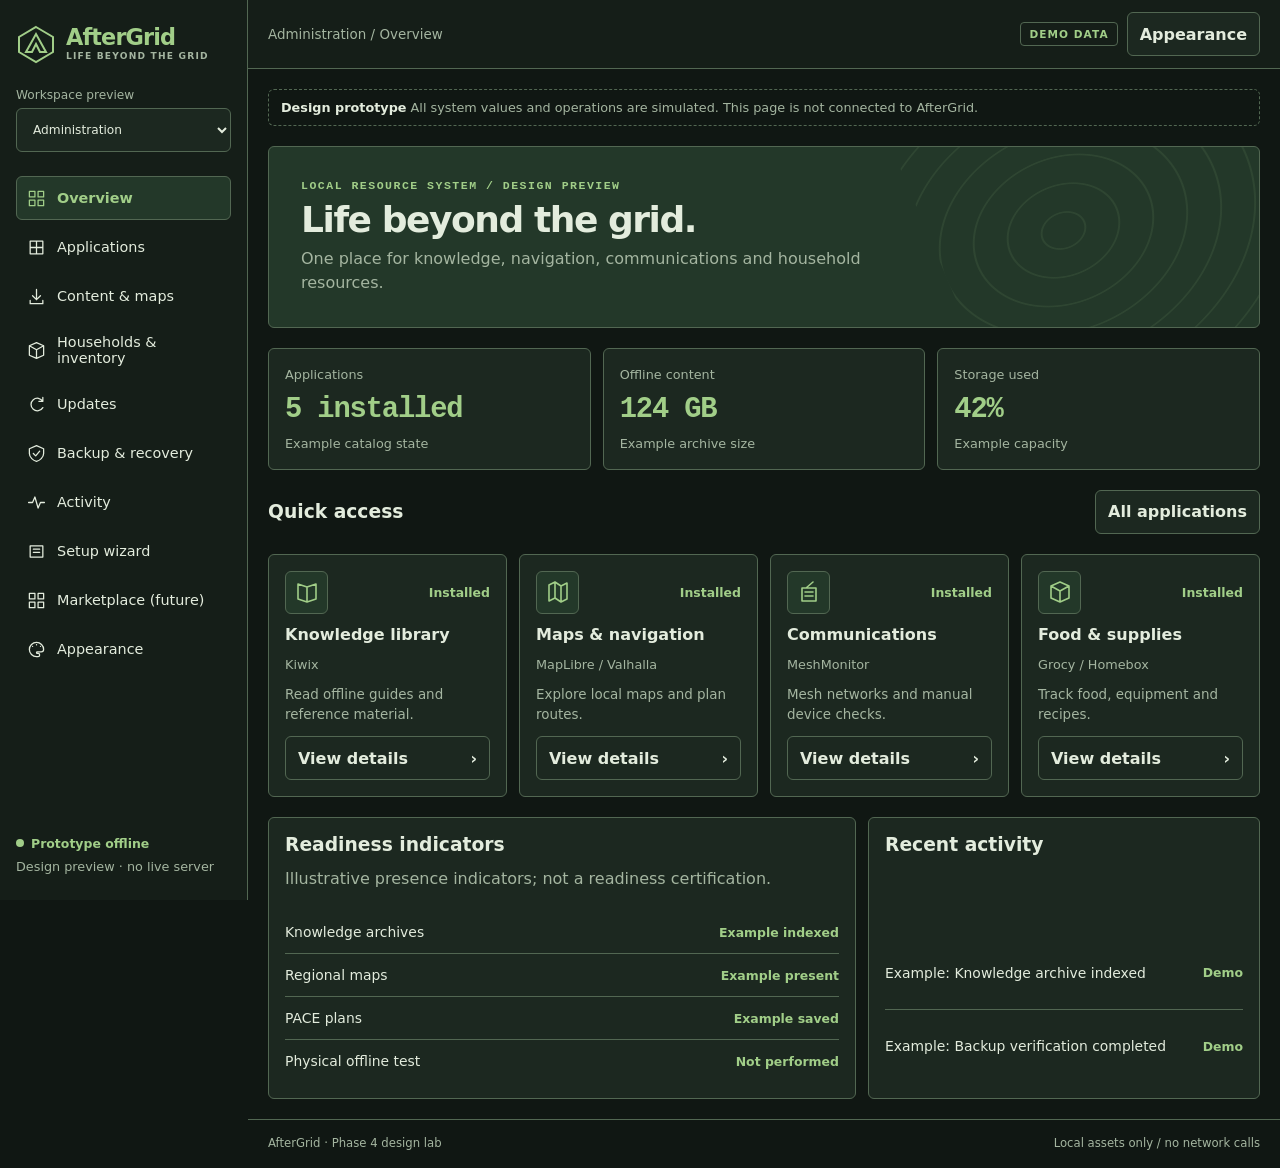
==== prototypes/ui/index.html @ 15399555 "feat(prototype): load visual editor as a local asset" ====
<!doctype html>
<html lang="en" data-theme="overwatch" data-mode="dark">
<head>
<meta charset="utf-8"><meta name="viewport" content="width=device-width,initial-scale=1">
<meta http-equiv="Content-Security-Policy" content="default-src 'none'; script-src 'self'; style-src 'self' 'unsafe-inline'; img-src 'self' data:; connect-src 'none'; base-uri 'none'; form-action 'none'">
<title>AfterGrid | UI design preview</title>
<link rel="stylesheet" href="style.css"><script defer src="themes.js"></script><script defer src="studio.js"></script><script defer src="prototype.js"></script>
</head>
<body>
<a class="skip" href="#main">Skip to content</a>
<div class="shell">
<aside class="sidebar" aria-label="Workspace navigation">
  <a class="brand" href="#home"><svg aria-hidden="true" viewBox="0 0 40 40"><path d="M20 3 37 13v15L20 38 3 28V13Z M10 28 20 10 30 28H24L20 20 16 28Z" fill="none" stroke="currentColor" stroke-width="2"/></svg><span>AfterGrid<small>Life beyond the grid</small></span></a>
  <div class="workspace"><label for="workspace">Workspace preview</label><select id="workspace"><option value="home">Household</option><option value="admin" selected>Administration</option></select></div>
  <nav id="navigation" aria-label="Main navigation"></nav>
  <div class="sidebar-bottom"><span class="status"><span class="dot"></span> Prototype offline</span><small>Design preview · no live server</small></div>
</aside>
<div class="body">
  <header class="topbar"><button id="menu" type="button" class="quiet mobile" aria-controls="navigation" aria-expanded="false">☰ Menu</button><a class="mobile brand-mini" href="#home">AfterGrid</a><span class="crumb" id="breadcrumb">Administration / Overview</span><div class="top-actions"><span class="status demo-label">DEMO DATA</span><button id="appearance-shortcut" class="quiet" type="button">Appearance</button></div></header>
  <main id="main" tabindex="-1"><div class="notice"><strong>Design prototype</strong><span> All system values and operations are simulated. This page is not connected to AfterGrid.</span></div><div id="page"></div></main>
  <footer>AfterGrid · Phase 4 design lab <span>Local assets only / no network calls</span></footer>
</div></div>
<dialog id="confirmation" aria-labelledby="dialog-title" aria-describedby="dialog-description"><h2 id="dialog-title"></h2><p id="dialog-description"></p><div class="actions"><button id="dialog-cancel" class="quiet" type="button" autofocus>Cancel</button><button id="dialog-confirm" type="button">Confirm demo action</button></div></dialog>
<template id="icon-definitions"><svg viewBox="0 0 24 24" aria-hidden="true"></svg></template>
</body></html>
---- prototypes/ui/style.css ----
:root{--bg:#101713;--panel:#1c2820;--sidebar:#151e18;--text:#e3ecdd;--muted:#a4b5a0;--accent:#a1ce88;--onAccent:#142014;--border:#526752;--hero:#233829;--radius:6px;--space:20px;font-family:system-ui,sans-serif;color:var(--text);background:var(--bg);color-scheme:dark}
*{box-sizing:border-box}body{margin:0;min-height:100vh}button,input,select{font:inherit}button,select,input:not([type=checkbox]){min-height:44px;border:1px solid var(--border);border-radius:var(--radius);padding:9px 12px;color:var(--text);background:var(--panel)}button{cursor:pointer;font-weight:650}button.primary,button:not(.quiet):not(.nav-item):not(.tile-action):not(.favorite){background:var(--accent);color:var(--onAccent);border-color:var(--accent)}button:disabled{cursor:not-allowed;opacity:.65}button.quiet:hover,.nav-item:hover,.tile-action:hover,.favorite:hover{border-color:var(--accent);color:var(--accent)}:focus-visible{outline:3px solid var(--accent);outline-offset:3px}a{color:var(--accent)}h1,h2,h3,p{margin:0}h1{font-size:clamp(1.55rem,3vw,2.25rem);letter-spacing:-.04em;line-height:1.15}h2{font-size:1.17rem}h3{font-size:1rem}p,small,.muted{color:var(--muted);line-height:1.5}small{font-size:.8rem}svg{width:24px;height:24px;flex:none}.skip{position:absolute;left:12px;top:-80px;z-index:10;background:var(--panel);padding:12px}.skip:focus{top:10px}.shell{display:grid;grid-template-columns:248px minmax(0,1fr);min-height:100vh}.sidebar{background:var(--sidebar);border-right:1px solid var(--border);padding:24px 16px;position:sticky;top:0;height:100vh;overflow:auto;display:flex;flex-direction:column;gap:24px}.brand{display:flex;gap:10px;align-items:center;text-decoration:none;font-size:1.4rem;font-weight:800;letter-spacing:-.04em}.brand svg{width:40px;height:40px}.brand small{display:block;text-transform:uppercase;font-size:.57rem;letter-spacing:.13em;font-weight:600}.workspace{display:grid;gap:6px;font-size:.76rem;color:var(--muted)}.workspace select{width:100%}nav{display:grid;gap:5px}.nav-item{text-decoration:none;display:flex;align-items:center;gap:11px;padding:10px;color:var(--text);border:1px solid transparent;border-radius:var(--radius);min-height:44px;font-size:.9rem}.nav-item[aria-current=page]{background:var(--hero);color:var(--accent);border-color:var(--border);font-weight:700}.nav-item svg{width:19px;height:19px}.sidebar-bottom{margin-top:auto;display:grid;gap:6px}.status{display:inline-flex;align-items:center;gap:7px;font-size:.78rem;font-weight:650;color:var(--accent)}.dot{width:8px;height:8px;border-radius:100%;background:currentColor;flex:none}.body{min-width:0;display:flex;flex-direction:column}.topbar{display:flex;align-items:center;justify-content:space-between;gap:12px;padding:12px var(--space);border-bottom:1px solid var(--border);background:var(--sidebar);min-height:65px}.crumb{color:var(--muted);font-size:.84rem}.top-actions,.actions{display:flex;flex-wrap:wrap;align-items:center;gap:9px}.demo-label{border:1px solid var(--border);padding:5px 8px;border-radius:4px;font-size:.66rem;letter-spacing:.1em}.mobile{display:none}main{width:100%;max-width:1450px;margin:auto;padding:var(--space);flex:1}.notice{border:1px dashed var(--border);color:var(--muted);font-size:.8rem;padding:10px 12px;margin-bottom:var(--space);border-radius:var(--radius)}.notice strong{color:var(--text)}#page{display:grid;gap:var(--space)}.page-heading{display:flex;justify-content:space-between;align-items:flex-end;gap:12px;flex-wrap:wrap}.page-heading p{margin-top:6px}.eyebrow{color:var(--accent);font-size:.72rem;font-weight:750;letter-spacing:.13em;text-transform:uppercase}.hero{position:relative;overflow:hidden;padding:clamp(18px,4vw,32px);border:1px solid var(--border);border-radius:var(--radius);background:var(--hero)}.hero:after{content:"";position:absolute;right:-100px;top:-140px;width:420px;height:420px;background:repeating-radial-gradient(ellipse at 30% 45%,transparent 0 21px,var(--accent) 22px 23px,transparent 24px 35px);opacity:.09;transform:rotate(-23deg);pointer-events:none}.hero>*{position:relative;z-index:1}.hero h1{margin:7px 0}.hero p{max-width:600px}.grid{display:grid;gap:12px;grid-template-columns:repeat(auto-fit,minmax(min(100%,210px),1fr))}.metrics{grid-template-columns:repeat(3,minmax(0,1fr))}.panel,.tile,.metric{background:var(--panel);border:1px solid var(--border);border-radius:var(--radius);padding:16px;min-width:0}.metric{display:grid;gap:8px}.metric strong{font-size:clamp(1.25rem,3vw,1.8rem);color:var(--accent);font-variant-numeric:tabular-nums;letter-spacing:-.04em}.tile{display:grid;gap:11px;align-content:start}.tile-top,.panel-header{display:flex;align-items:center;justify-content:space-between;gap:10px}.tile-icon{display:grid;place-items:center;width:43px;height:43px;border:1px solid var(--border);background:var(--hero);color:var(--accent);border-radius:var(--radius)}.tile p{font-size:.84rem;min-height:2.5em}.tile-action{width:100%;text-align:left;display:flex;justify-content:space-between;align-items:center;background:transparent}.favorite{background:transparent;border-color:transparent;padding:8px;min-width:44px;color:var(--muted)}.favorite[aria-pressed=true]{color:var(--accent)}.section-heading{display:flex;align-items:center;justify-content:space-between;gap:10px}.split{display:grid;grid-template-columns:minmax(0,1.5fr) minmax(0,1fr);gap:12px}.list{display:grid;gap:0;margin:8px 0 0;padding:0;list-style:none}.list li{display:flex;justify-content:space-between;align-items:center;gap:10px;padding:13px 0;border-bottom:1px solid var(--border);font-size:.87rem;flex-wrap:wrap}.list li:last-child{border:0}.stack{display:grid;gap:12px}.filterbar{display:flex;gap:8px;flex-wrap:wrap}.filterbar input{flex:1;min-width:min(100%,170px)}.field{display:grid;gap:5px;max-width:500px}.field label{font-size:.84rem;font-weight:650}.field select{width:100%}.check{display:flex;align-items:center;gap:10px;min-height:44px}.check input{width:19px;height:19px;accent-color:var(--accent)}.theme-options{display:grid;grid-template-columns:repeat(auto-fit,minmax(min(100%,165px),1fr));gap:10px}.theme-choice{background:var(--panel);border:1px solid var(--border);border-radius:var(--radius);padding:12px;display:grid;gap:8px;text-align:left;min-height:100px}.theme-choice[aria-pressed=true]{outline:2px solid var(--accent)}.swatches{display:flex;gap:3px}.swatches span{height:20px;border-radius:3px;flex:1;border:1px solid var(--border)}.stepbar{display:flex;gap:5px}.stepbar span{height:5px;flex:1;border-radius:5px;background:var(--border)}.stepbar .done{background:var(--accent)}dialog{max-width:min(500px,calc(100% - 32px));background:var(--panel);color:var(--text);border:1px solid var(--border);border-radius:var(--radius);padding:24px}dialog p{margin:12px 0 20px}dialog::backdrop{background:#0009}.map-demo{height:240px;background:var(--hero);border:1px solid var(--border);border-radius:var(--radius);position:relative;overflow:hidden}.map-demo svg{width:100%;height:100%;color:var(--accent)}.map-caption{position:absolute;bottom:10px;left:10px;background:var(--panel);padding:7px;border:1px solid var(--border);font-size:.75rem}footer{display:flex;justify-content:space-between;gap:10px;flex-wrap:wrap;padding:16px var(--space);font-size:.73rem;color:var(--muted);border-top:1px solid var(--border)}[hidden]{display:none!important}:root[data-density=compact]{--space:12px}:root[data-density=compact] .panel,:root[data-density=compact] .tile,:root[data-density=compact] .metric{padding:11px}:root[data-theme=overwatch] .eyebrow,:root[data-theme=overwatch] .metric strong,:root[data-theme=fortress] .eyebrow{font-family:ui-monospace,monospace}:root[data-motion=reduced] *{scroll-behavior:auto!important;animation:none!important;transition:none!important}
@media(max-width:850px){.shell{grid-template-columns:1fr}.sidebar{position:static;height:auto;border-right:0;border-bottom:1px solid var(--border);padding:12px var(--space);display:none}.shell.menu-open .sidebar{display:flex}.mobile{display:inline-flex}.brand-mini{text-decoration:none;font-weight:750}.topbar{flex-wrap:wrap}.crumb{display:none}.top-actions{margin-left:auto}.split{grid-template-columns:1fr}.metrics{grid-template-columns:repeat(3,minmax(0,1fr))}}
@media(max-width:470px){:root{--space:12px}.topbar .demo-label{display:none}.metrics{grid-template-columns:1fr}.metric{grid-template-columns:1fr auto;align-items:center}.metric small{grid-column:1/-1}.topbar button{padding:8px}.grid{grid-template-columns:1fr}.theme-options{grid-template-columns:1fr 1fr}.tile p{min-height:0}.hero h1{font-size:1.55rem}}

/* Detailed view and local theme controls */
textarea{font:inherit;min-height:100px;width:100%;resize:vertical;padding:12px;color:var(--text);background:var(--panel);border:1px solid var(--border);border-radius:var(--radius);overflow-wrap:anywhere}
input[type=file]{max-width:100%}.field{min-width:0}.field input,.field select{max-width:100%;width:100%}.table-scroll{max-width:100%;overflow-x:auto}table{border-collapse:collapse;width:100%;text-align:left;font-size:.86rem}th,td{padding:12px 9px;border-bottom:1px solid var(--border);vertical-align:top;overflow-wrap:anywhere}th{color:var(--muted);font-size:.75rem;letter-spacing:.025em}td{color:var(--text)}tbody tr:last-child td{border:0}summary{cursor:pointer;min-height:44px;font-weight:650;display:list-item;padding:8px 0}details p{margin-top:10px}.theme-choice{overflow-wrap:anywhere}.notice span{overflow-wrap:anywhere}.panel button{max-width:100%;overflow-wrap:anywhere}
@media(max-width:470px){table{min-width:300px}th,td{padding:10px 7px}.theme-options{grid-template-columns:repeat(2,minmax(0,1fr))}.filterbar select{max-width:100%}.top-actions{margin-left:0}.panel .grid{grid-template-columns:1fr}}
@media(prefers-reduced-motion:reduce){*{scroll-behavior:auto!important;animation:none!important;transition:none!important}}
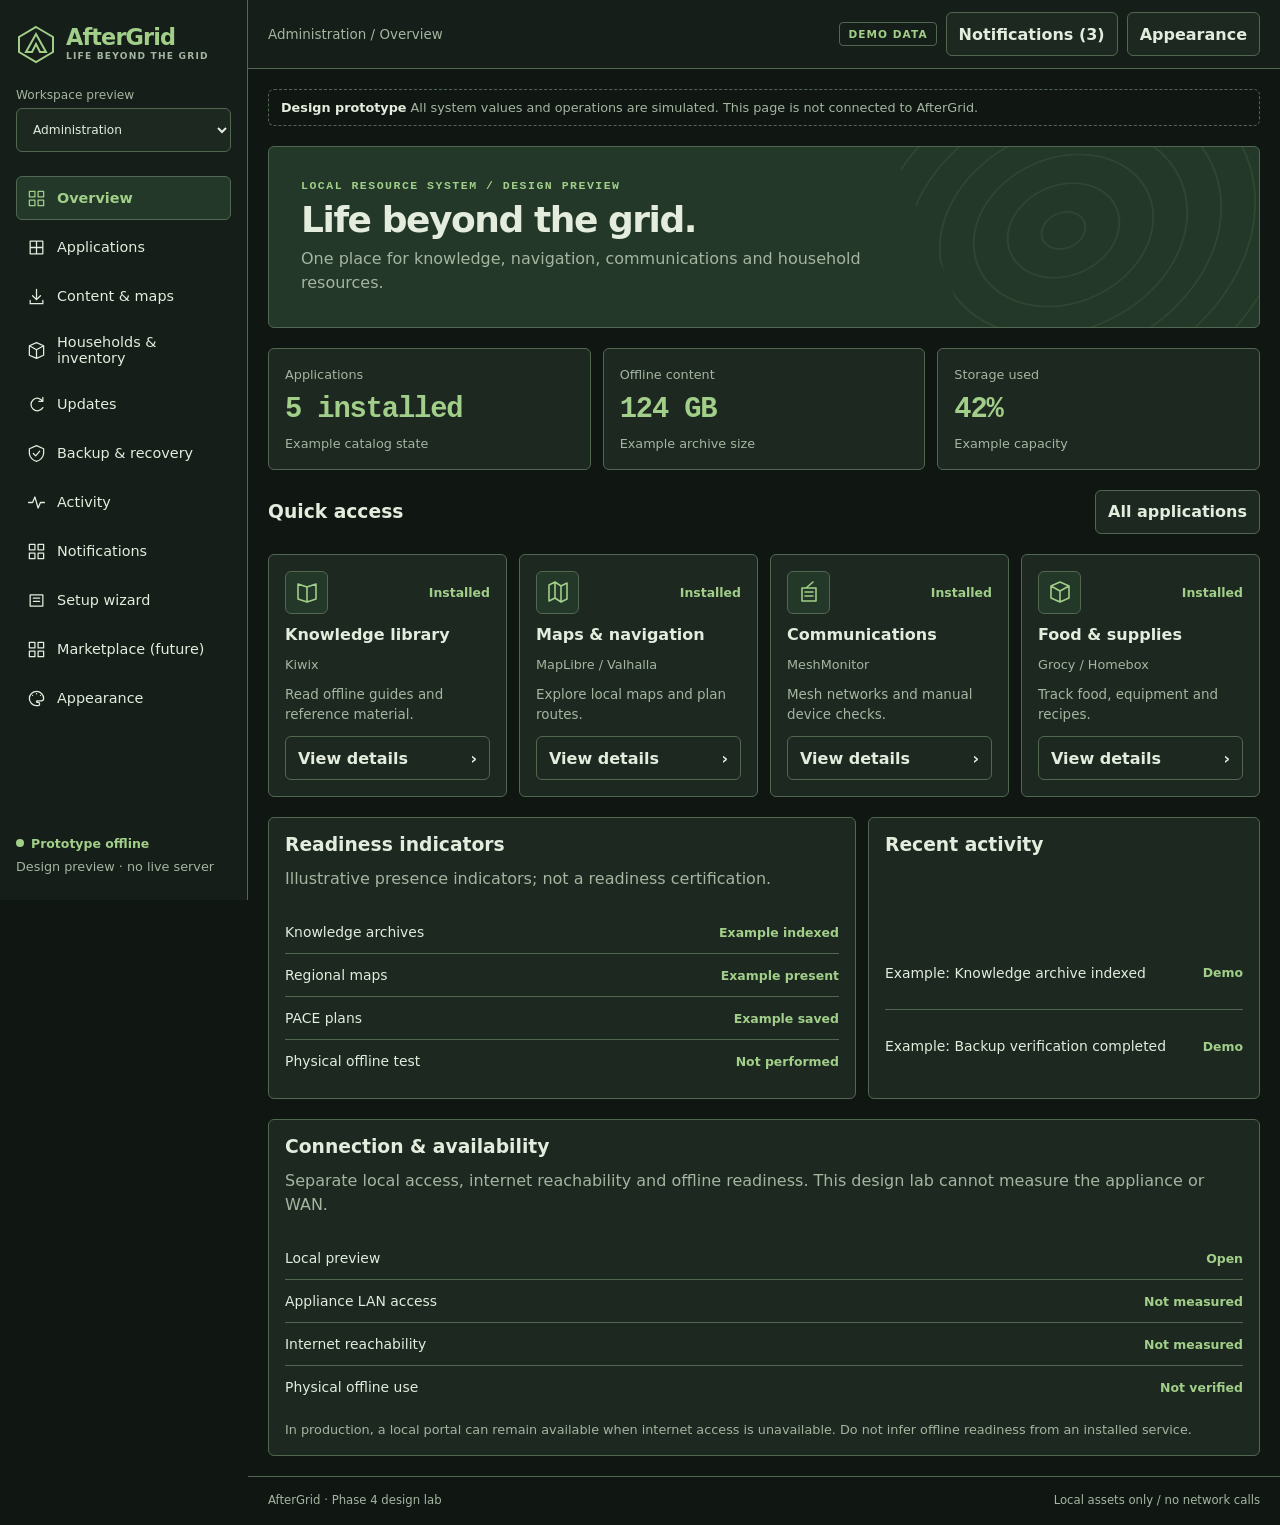
==== commit 4c0f95e7: "feat(prototype): expose administrator notification shortcut" ====
--- a/prototypes/ui/index.html
+++ b/prototypes/ui/index.html
@@ -16,7 +16,7 @@
   <div class="sidebar-bottom"><span class="status"><span class="dot"></span> Prototype offline</span><small>Design preview · no live server</small></div>
 </aside>
 <div class="body">
-  <header class="topbar"><button id="menu" type="button" class="quiet mobile" aria-controls="navigation" aria-expanded="false">☰ Menu</button><a class="mobile brand-mini" href="#home">AfterGrid</a><span class="crumb" id="breadcrumb">Administration / Overview</span><div class="top-actions"><span class="status demo-label">DEMO DATA</span><button id="appearance-shortcut" class="quiet" type="button">Appearance</button></div></header>
+  <header class="topbar"><button id="menu" type="button" class="quiet mobile" aria-controls="navigation" aria-expanded="false">☰ Menu</button><a class="mobile brand-mini" href="#home">AfterGrid</a><span class="crumb" id="breadcrumb">Administration / Overview</span><div class="top-actions"><span class="status demo-label">DEMO DATA</span><button id="notifications-shortcut" type="button" class="quiet" hidden>Notifications</button><button id="appearance-shortcut" class="quiet" type="button">Appearance</button></div></header>
   <main id="main" tabindex="-1"><div class="notice"><strong>Design prototype</strong><span> All system values and operations are simulated. This page is not connected to AfterGrid.</span></div><div id="page"></div></main>
   <footer>AfterGrid · Phase 4 design lab <span>Local assets only / no network calls</span></footer>
 </div></div>
--- a/prototypes/ui/style.css
+++ b/prototypes/ui/style.css
@@ -8,3 +8,15 @@
 input[type=file]{max-width:100%}.field{min-width:0}.field input,.field select{max-width:100%;width:100%}.table-scroll{max-width:100%;overflow-x:auto}table{border-collapse:collapse;width:100%;text-align:left;font-size:.86rem}th,td{padding:12px 9px;border-bottom:1px solid var(--border);vertical-align:top;overflow-wrap:anywhere}th{color:var(--muted);font-size:.75rem;letter-spacing:.025em}td{color:var(--text)}tbody tr:last-child td{border:0}summary{cursor:pointer;min-height:44px;font-weight:650;display:list-item;padding:8px 0}details p{margin-top:10px}.theme-choice{overflow-wrap:anywhere}.notice span{overflow-wrap:anywhere}.panel button{max-width:100%;overflow-wrap:anywhere}
 @media(max-width:470px){table{min-width:300px}th,td{padding:10px 7px}.theme-options{grid-template-columns:repeat(2,minmax(0,1fr))}.filterbar select{max-width:100%}.top-actions{margin-left:0}.panel .grid{grid-template-columns:1fr}}
 @media(prefers-reduced-motion:reduce){*{scroll-behavior:auto!important;animation:none!important;transition:none!important}}
+
+
+/* Theme Studio preview remains scoped to its own tokens. */
+.studio-fields{grid-template-columns:repeat(auto-fit,minmax(min(100%,220px),1fr))}
+.studio-palette{display:grid;grid-template-columns:repeat(auto-fit,minmax(min(100%,220px),1fr));gap:8px}
+.studio-color{display:grid;grid-template-columns:minmax(0,1fr) 48px 78px;align-items:center;gap:6px;padding:6px;border:1px solid var(--border);border-radius:var(--radius);font-size:.8rem}
+.studio-color label{font-weight:600}.studio-color input[type=color]{width:48px;height:44px;padding:3px;min-width:0}.studio-color output{font-family:ui-monospace,monospace;font-size:.7rem}
+.studio-preview{color:var(--text);background:var(--bg);border:1px solid var(--border);border-radius:var(--radius);padding:12px;display:grid;gap:12px}
+.studio-preview .studio-nav{background:var(--sidebar);color:var(--text);padding:10px;border-radius:var(--radius);font-weight:700}
+.studio-preview .hero h3{font-size:1.5rem;margin:5px 0}
+.studio-demo-button{display:inline-block;padding:8px 10px;border-radius:var(--radius);background:var(--accent);color:var(--onAccent);font-size:.8rem}
+.studio-fields input[type=range]{width:100%;accent-color:var(--accent)}
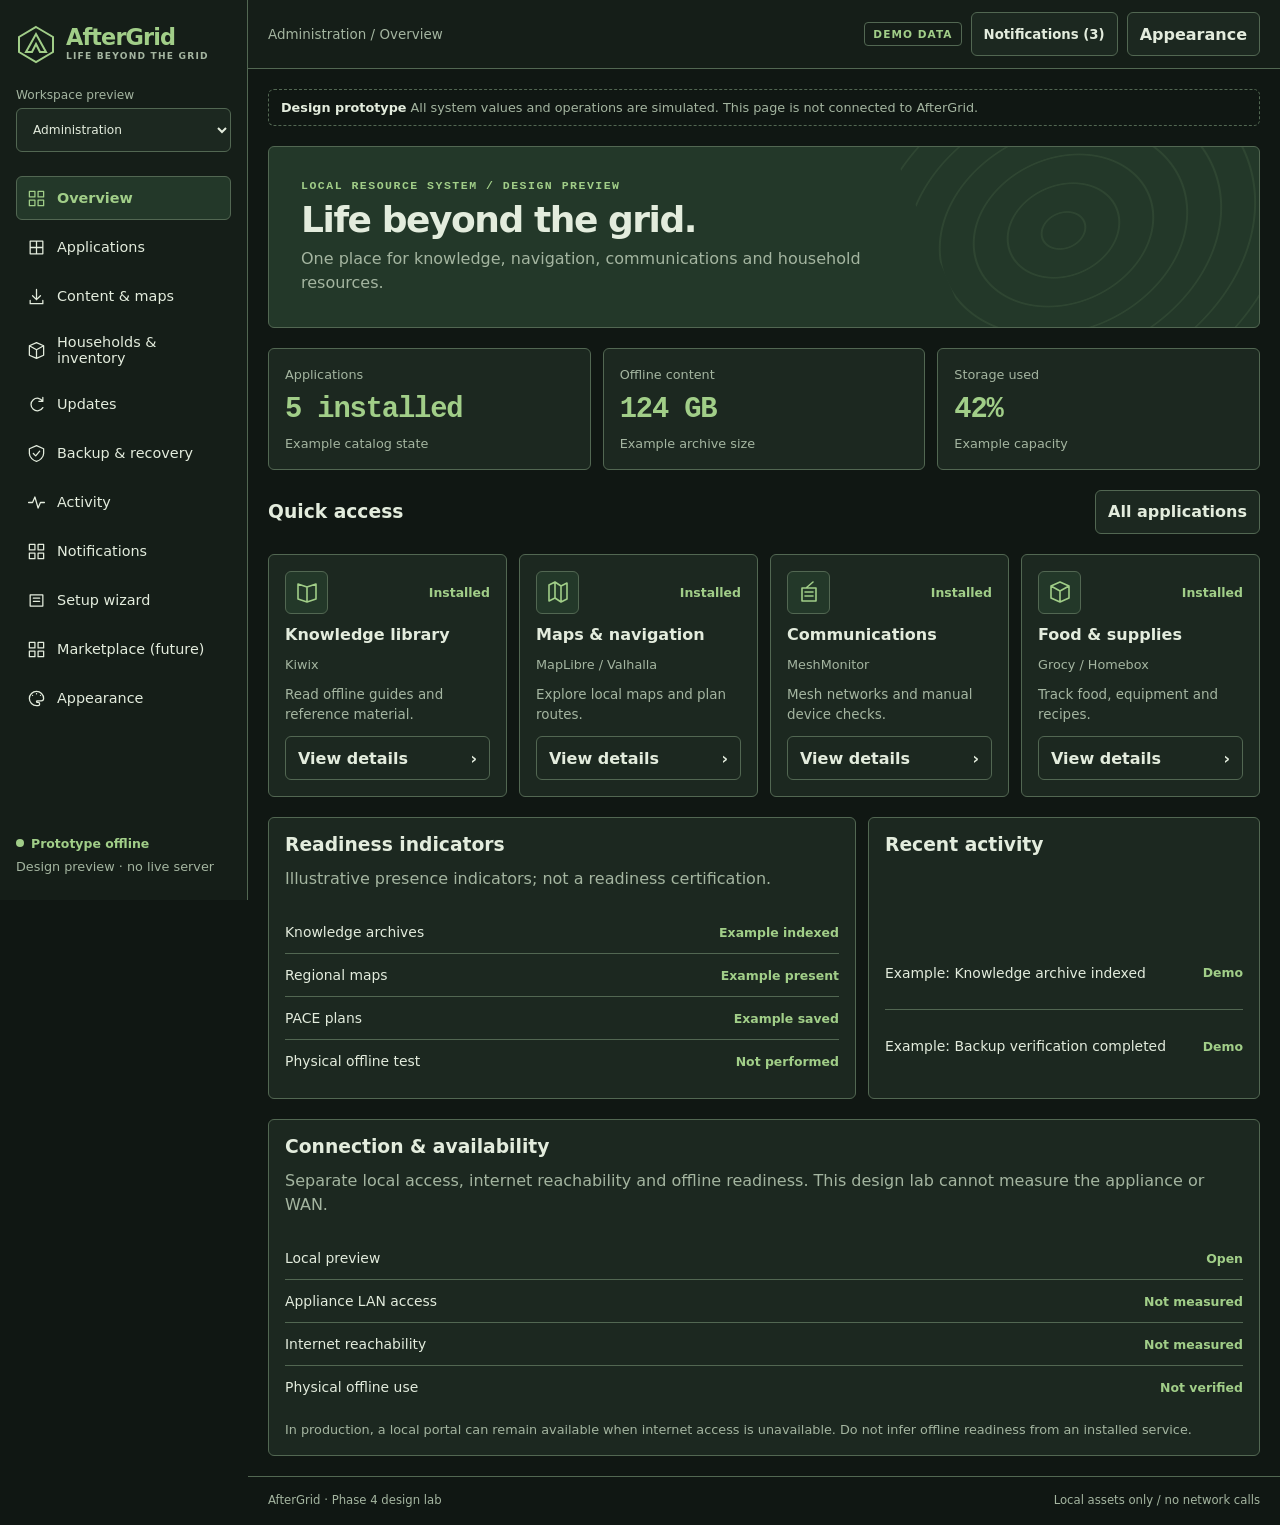
==== commit 3ff791f6: "fix(prototype): associate mobile menu with the entire sidebar" ====
--- a/prototypes/ui/index.html
+++ b/prototypes/ui/index.html
@@ -9,14 +9,14 @@
 <body>
 <a class="skip" href="#main">Skip to content</a>
 <div class="shell">
-<aside class="sidebar" aria-label="Workspace navigation">
+<aside class="sidebar" id="workspace-sidebar" aria-label="Workspace navigation">
   <a class="brand" href="#home"><svg aria-hidden="true" viewBox="0 0 40 40"><path d="M20 3 37 13v15L20 38 3 28V13Z M10 28 20 10 30 28H24L20 20 16 28Z" fill="none" stroke="currentColor" stroke-width="2"/></svg><span>AfterGrid<small>Life beyond the grid</small></span></a>
   <div class="workspace"><label for="workspace">Workspace preview</label><select id="workspace"><option value="home">Household</option><option value="admin" selected>Administration</option></select></div>
   <nav id="navigation" aria-label="Main navigation"></nav>
   <div class="sidebar-bottom"><span class="status"><span class="dot"></span> Prototype offline</span><small>Design preview · no live server</small></div>
 </aside>
 <div class="body">
-  <header class="topbar"><button id="menu" type="button" class="quiet mobile" aria-controls="navigation" aria-expanded="false">☰ Menu</button><a class="mobile brand-mini" href="#home">AfterGrid</a><span class="crumb" id="breadcrumb">Administration / Overview</span><div class="top-actions"><span class="status demo-label">DEMO DATA</span><button id="notifications-shortcut" type="button" class="quiet" hidden>Notifications</button><button id="appearance-shortcut" class="quiet" type="button">Appearance</button></div></header>
+  <header class="topbar"><button id="menu" type="button" class="quiet mobile" aria-controls="workspace-sidebar" aria-expanded="false">☰ Menu</button><a class="mobile brand-mini" href="#home">AfterGrid</a><span class="crumb" id="breadcrumb">Administration / Overview</span><div class="top-actions"><span class="status demo-label">DEMO DATA</span><button id="notifications-shortcut" type="button" class="quiet" hidden>Notifications</button><button id="appearance-shortcut" class="quiet" type="button">Appearance</button></div></header>
   <main id="main" tabindex="-1"><div class="notice"><strong>Design prototype</strong><span> All system values and operations are simulated. This page is not connected to AfterGrid.</span></div><div id="page"></div></main>
   <footer>AfterGrid · Phase 4 design lab <span>Local assets only / no network calls</span></footer>
 </div></div>
--- a/prototypes/ui/style.css
+++ b/prototypes/ui/style.css
@@ -20,3 +20,6 @@
 .studio-preview .hero h3{font-size:1.5rem;margin:5px 0}
 .studio-demo-button{display:inline-block;padding:8px 10px;border-radius:var(--radius);background:var(--accent);color:var(--onAccent);font-size:.8rem}
 .studio-fields input[type=range]{width:100%;accent-color:var(--accent)}
+
+/* Example notification inbox and connection-state layout */
+.notice-card{display:grid;gap:10px;min-width:0}.notice-card .panel-header{flex-wrap:wrap}.notice-card p{overflow-wrap:anywhere}.notice-kind{font-size:.75rem;color:var(--text);border:1px solid var(--border);padding:4px 8px;border-radius:var(--radius)}.notice-card .actions{flex-wrap:wrap}.top-actions{min-width:0;flex-wrap:wrap}#notifications-shortcut{font-size:.83rem}
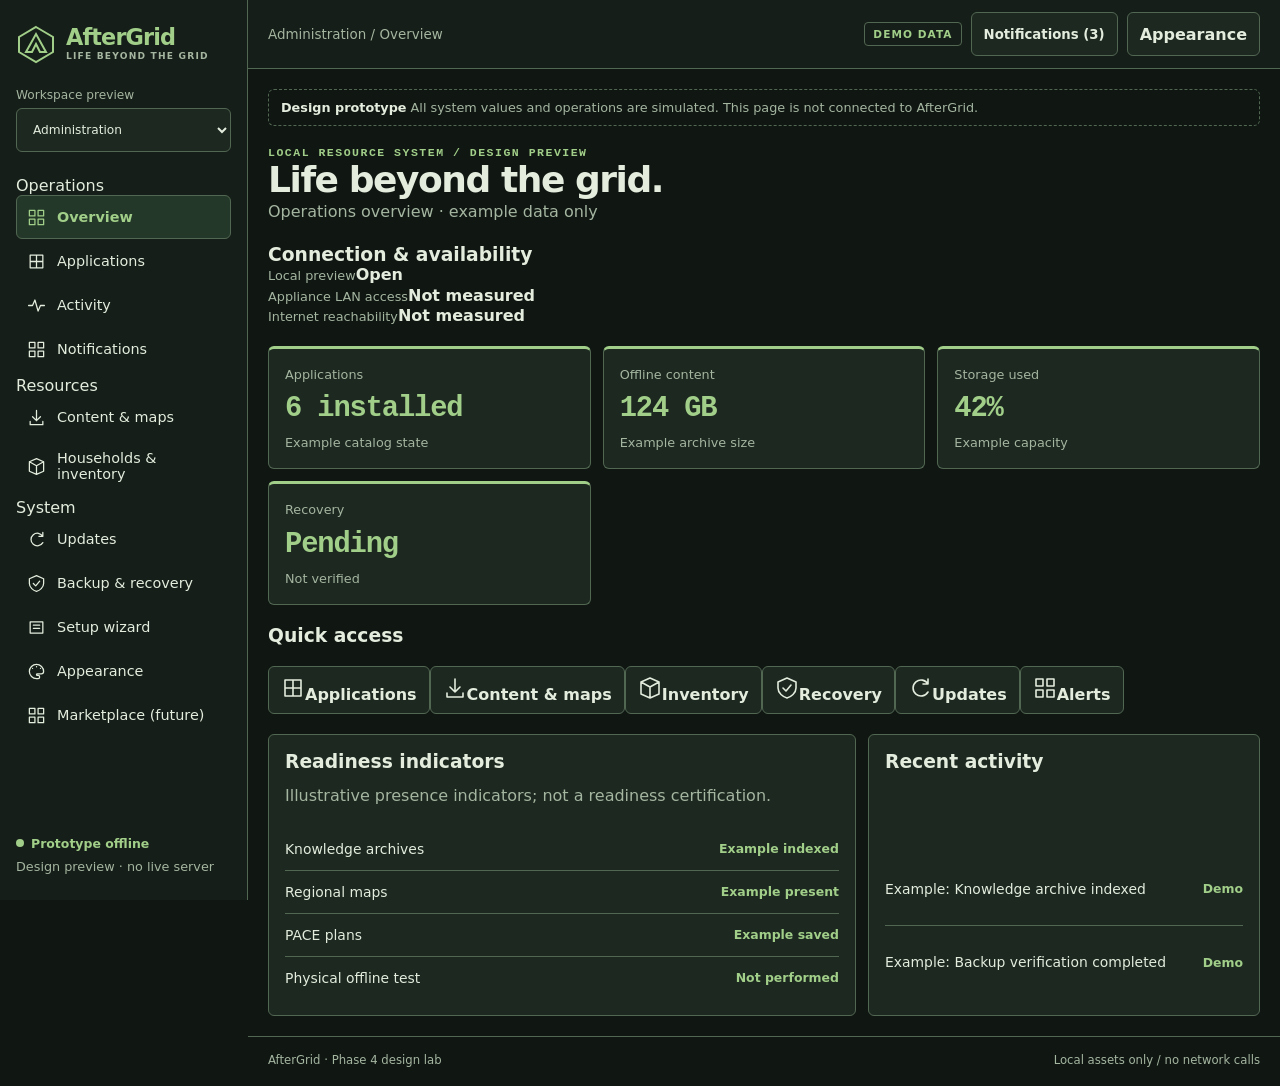
==== commit 316891b9: "feat(prototype): mobile household shortcuts and second-pass responsive design" ====
--- a/prototypes/ui/index.html
+++ b/prototypes/ui/index.html
@@ -20,6 +20,7 @@
   <main id="main" tabindex="-1"><div class="notice"><strong>Design prototype</strong><span> All system values and operations are simulated. This page is not connected to AfterGrid.</span></div><div id="page"></div></main>
   <footer>AfterGrid · Phase 4 design lab <span>Local assets only / no network calls</span></footer>
 </div></div>
+<nav id="mobile-nav" aria-label="Household shortcuts" hidden></nav>
 <dialog id="confirmation" aria-labelledby="dialog-title" aria-describedby="dialog-description"><h2 id="dialog-title"></h2><p id="dialog-description"></p><div class="actions"><button id="dialog-cancel" class="quiet" type="button" autofocus>Cancel</button><button id="dialog-confirm" type="button">Confirm demo action</button></div></dialog>
 <template id="icon-definitions"><svg viewBox="0 0 24 24" aria-hidden="true"></svg></template>
 </body></html>
--- a/prototypes/ui/style.css
+++ b/prototypes/ui/style.css
@@ -23,3 +23,15 @@
 
 /* Example notification inbox and connection-state layout */
 .notice-card{display:grid;gap:10px;min-width:0}.notice-card .panel-header{flex-wrap:wrap}.notice-card p{overflow-wrap:anywhere}.notice-kind{font-size:.75rem;color:var(--text);border:1px solid var(--border);padding:4px 8px;border-radius:var(--radius)}.notice-card .actions{flex-wrap:wrap}.top-actions{min-width:0;flex-wrap:wrap}#notifications-shortcut{font-size:.83rem}
+
+/* Distinct theme treatments without changing component meaning or hierarchy. */
+:root[data-theme=overwatch] .hero:after{background:repeating-linear-gradient(0deg,transparent 0 31px,var(--accent) 32px 33px),repeating-linear-gradient(90deg,transparent 0 31px,var(--accent) 32px 33px);opacity:.075;transform:rotate(-15deg)}
+:root[data-theme=overwatch] .metric{border-top:3px solid var(--accent)}
+:root[data-theme=outpost] .hero:after{opacity:.13}
+:root[data-theme=essential] .hero:after{display:none}
+:root[data-theme=essential] .tile-icon{border-color:transparent}
+:root[data-theme=fortress] .hero:after{background:repeating-linear-gradient(135deg,transparent 0 24px,var(--accent) 25px 27px,transparent 28px 48px);opacity:.075;transform:none}
+:root[data-theme=fortress] .metric{border-left:4px solid var(--accent)}
+.theme-choice[aria-pressed=true]:focus-visible{outline-offset:5px}
+@media(max-width:850px){.sidebar .nav-item{min-height:48px}.sidebar .workspace{font-size:.85rem}.topbar{align-items:center}}
+@media(max-width:470px){.topbar .top-actions{flex-basis:100%;justify-content:flex-end}.topbar .top-actions button{flex:0 1 auto}.notice-card .panel-header strong{overflow-wrap:anywhere}.map-caption{max-width:calc(100% - 20px)}}
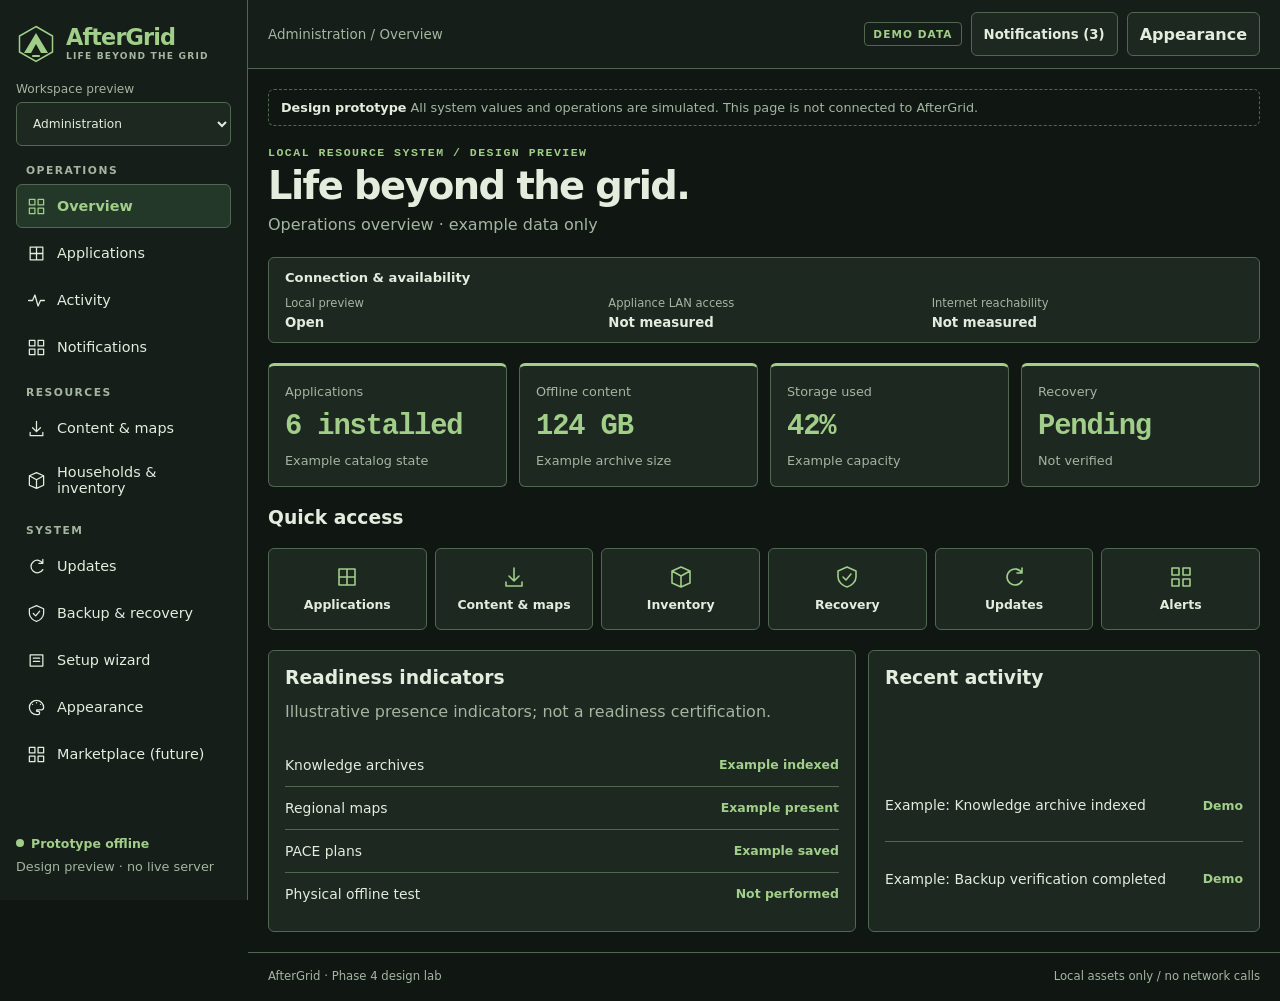
==== commit 4fe2727f: "refine(prototype): unify local vector brand mark across desktop and mobile" ====
--- a/prototypes/ui/index.html
+++ b/prototypes/ui/index.html
@@ -10,13 +10,13 @@
 <a class="skip" href="#main">Skip to content</a>
 <div class="shell">
 <aside class="sidebar" id="workspace-sidebar" aria-label="Workspace navigation">
-  <a class="brand" href="#home"><svg aria-hidden="true" viewBox="0 0 40 40"><path d="M20 3 37 13v15L20 38 3 28V13Z M10 28 20 10 30 28H24L20 20 16 28Z" fill="none" stroke="currentColor" stroke-width="2"/></svg><span>AfterGrid<small>Life beyond the grid</small></span></a>
+  <a class="brand" href="#home"><svg aria-hidden="true" viewBox="0 0 40 40"><path d="M20 2.5 36.5 12v16L20 37.5 3.5 28V12Z" fill="none" stroke="currentColor" stroke-width="1.5"/><path d="M8 29 20 9l12 20h-7l-5-9-5 9Z" fill="currentColor"/><path d="M17 32h6" stroke="currentColor" stroke-width="2" stroke-linecap="round"/></svg><span>AfterGrid<small>Life beyond the grid</small></span></a>
   <div class="workspace"><label for="workspace">Workspace preview</label><select id="workspace"><option value="home">Household</option><option value="admin" selected>Administration</option></select></div>
   <nav id="navigation" aria-label="Main navigation"></nav>
   <div class="sidebar-bottom"><span class="status"><span class="dot"></span> Prototype offline</span><small>Design preview · no live server</small></div>
 </aside>
 <div class="body">
-  <header class="topbar"><button id="menu" type="button" class="quiet mobile" aria-controls="workspace-sidebar" aria-expanded="false">☰ Menu</button><a class="mobile brand-mini" href="#home">AfterGrid</a><span class="crumb" id="breadcrumb">Administration / Overview</span><div class="top-actions"><span class="status demo-label">DEMO DATA</span><button id="notifications-shortcut" type="button" class="quiet" hidden>Notifications</button><button id="appearance-shortcut" class="quiet" type="button">Appearance</button></div></header>
+  <header class="topbar"><button id="menu" type="button" class="quiet mobile" aria-controls="workspace-sidebar" aria-expanded="false">☰ Menu</button><a class="mobile brand-mini" href="#home"><svg aria-hidden="true" viewBox="0 0 40 40"><path d="M20 2.5 36.5 12v16L20 37.5 3.5 28V12Z" fill="none" stroke="currentColor" stroke-width="1.5"/><path d="M8 29 20 9l12 20h-7l-5-9-5 9Z" fill="currentColor"/><path d="M17 32h6" stroke="currentColor" stroke-width="2" stroke-linecap="round"/></svg><span>AfterGrid</span></a><span class="crumb" id="breadcrumb">Administration / Overview</span><div class="top-actions"><span class="status demo-label">DEMO DATA</span><button id="notifications-shortcut" type="button" class="quiet" hidden>Notifications</button><button id="appearance-shortcut" class="quiet" type="button">Appearance</button></div></header>
   <main id="main" tabindex="-1"><div class="notice"><strong>Design prototype</strong><span> All system values and operations are simulated. This page is not connected to AfterGrid.</span></div><div id="page"></div></main>
   <footer>AfterGrid · Phase 4 design lab <span>Local assets only / no network calls</span></footer>
 </div></div>
--- a/prototypes/ui/style.css
+++ b/prototypes/ui/style.css
@@ -35,3 +35,22 @@
 .theme-choice[aria-pressed=true]:focus-visible{outline-offset:5px}
 @media(max-width:850px){.sidebar .nav-item{min-height:48px}.sidebar .workspace{font-size:.85rem}.topbar{align-items:center}}
 @media(max-width:470px){.topbar .top-actions{flex-basis:100%;justify-content:flex-end}.topbar .top-actions button{flex:0 1 auto}.notice-card .panel-header strong{overflow-wrap:anywhere}.map-caption{max-width:calc(100% - 20px)}}
+
+/* Second visual iteration: compact operational hierarchy and mobile household access. */
+.nav-group{display:grid;gap:3px}.nav-heading{padding:12px 10px 4px;color:var(--muted);font-size:.67rem;letter-spacing:.14em;text-transform:uppercase;font-weight:700}.nav-group:first-child .nav-heading{padding-top:0}.sidebar{gap:18px}.operations-title h1{margin:5px 0;font-size:clamp(1.6rem,3vw,2.5rem)}.operations-title p{margin:0}.connection-strip{padding:12px 16px;background:var(--panel);border:1px solid var(--border);border-radius:var(--radius)}.connection-strip h2{font-size:.82rem;margin:0 0 10px}.connection-items{display:grid;grid-template-columns:repeat(3,minmax(0,1fr));gap:12px}.connection-items div{display:grid;gap:3px;min-width:0}.connection-items strong{font-size:.83rem;overflow-wrap:anywhere}.connection-items small{font-size:.72rem;color:var(--muted)}.operations-metrics{grid-template-columns:repeat(4,minmax(0,1fr))}.quick-grid{display:grid;grid-template-columns:repeat(6,minmax(0,1fr));gap:8px}.quick-link{display:grid;justify-items:center;align-content:center;gap:8px;min-height:82px;padding:10px 4px;font-size:.78rem;overflow-wrap:anywhere}.quick-link svg{width:24px;height:24px;color:var(--accent)}.catalog-grid .tile{min-width:0;display:flex;flex-direction:column}.catalog-grid .tile-action{margin-top:auto}.catalog-grid .tile h3{font-size:1.08rem}.catalog-grid .tile-icon{width:46px;height:46px}.catalog-grid .tile-icon svg{width:26px;height:26px}#mobile-nav{display:none}#studio-details[open] summary{margin-bottom:16px}
+@media(max-width:1050px){.operations-metrics{grid-template-columns:repeat(2,minmax(0,1fr))}.quick-grid{grid-template-columns:repeat(3,minmax(0,1fr))}}
+@media(max-width:850px){#mobile-nav:not([hidden]){display:flex;position:fixed;bottom:0;left:0;right:0;z-index:20;background:var(--panel);border-top:1px solid var(--border);padding:5px 6px calc(5px + env(safe-area-inset-bottom));justify-content:space-around;gap:2px}#mobile-nav a{flex:1;min-width:0;min-height:48px;display:grid;justify-items:center;align-content:center;gap:3px;color:var(--muted);text-decoration:none;font-size:.68rem;text-align:center}#mobile-nav a svg{width:22px;height:22px}#mobile-nav a[aria-current=page]{color:var(--accent);font-weight:700}body[data-workspace=home]{padding-bottom:calc(64px + env(safe-area-inset-bottom))}.resource-grid{grid-template-columns:repeat(2,minmax(0,1fr));gap:10px}.resource-grid .tile{min-width:0;padding:12px;gap:7px;display:flex;flex-direction:column}.resource-grid .tile h3{font-size:1rem;overflow-wrap:anywhere}.resource-grid .tile p{display:none}.resource-grid .tile small{font-size:.7rem;overflow-wrap:anywhere}.resource-grid .tile-action{margin-top:auto;min-height:44px}.resource-grid .tile-icon svg{width:24px;height:24px}}
+@media(max-width:470px){.operations-metrics{grid-template-columns:repeat(2,minmax(0,1fr))}.operations-metrics .metric{display:flex;flex-direction:column;align-items:flex-start;gap:4px;padding:12px}.operations-metrics .metric strong{font-size:1.2rem}.operations-metrics .metric small{font-size:.7rem}.connection-strip{padding:10px}.connection-items{gap:8px}.connection-items strong{font-size:.75rem}.connection-items small{font-size:.67rem}.quick-link{min-height:64px;font-size:.72rem}.resource-grid .tile-action{font-size:.75rem;padding:8px}.resource-grid .tile h3{font-size:.95rem}.resource-grid .favorite{min-height:44px;min-width:44px}}
+
+/* Operational workspaces: larger map canvas and sequential PACE plan. */
+.map-workspace{display:grid;grid-template-columns:minmax(0,2fr) minmax(250px,1fr);gap:14px;align-items:start}.map-main{min-width:0}.map-large{height:clamp(300px,47vw,500px)}.map-label{position:absolute;top:12px;left:12px;padding:6px 9px;background:var(--panel);border:1px solid var(--border);border-radius:var(--radius);font-size:.65rem;letter-spacing:.1em;font-weight:700}.map-legend{display:flex;flex-wrap:wrap;gap:8px 18px;color:var(--muted);font-size:.78rem}.map-workspace>.panel{min-width:0}.pace-grid{display:grid;grid-template-columns:repeat(4,minmax(0,1fr));gap:10px}.pace-card{min-width:0;padding:14px;background:var(--panel);border:1px solid var(--border);border-top:3px solid var(--accent);border-radius:var(--radius);display:grid;align-content:start;gap:10px}.pace-top{display:flex;align-items:center;gap:7px;flex-wrap:wrap}.pace-letter{width:34px;height:34px;display:grid;place-items:center;background:var(--hero);color:var(--accent);border-radius:var(--radius);font-size:1.15rem;font-weight:800}.pace-stage{font-size:.78rem;font-weight:700}.pace-status{font-size:.7rem;color:var(--muted);margin-left:auto}.pace-card h3{font-size:1rem;overflow-wrap:anywhere}.pace-card p{font-size:.8rem;margin:0;line-height:1.5}
+@media(max-width:1050px){.pace-grid{grid-template-columns:repeat(2,minmax(0,1fr))}}
+@media(max-width:850px){.map-workspace{grid-template-columns:1fr}.map-large{height:clamp(260px,65vw,390px)}}
+@media(max-width:470px){.pace-card{padding:10px;gap:7px}.pace-letter{width:29px;height:29px}.pace-status{margin-left:0;flex-basis:100%}.pace-card h3{font-size:.92rem}.map-legend{font-size:.7rem}}
+
+/* Verification and discovery hierarchy */
+.recovery-banner{background:var(--hero);border:1px solid var(--border);border-left:4px solid var(--accent);padding:clamp(16px,2.5vw,24px);border-radius:var(--radius);display:grid;gap:9px;justify-items:start}.recovery-banner h2{font-size:1.35rem}.recovery-banner p{max-width:72ch;margin:0;color:var(--muted)}.catalog-meta{display:flex;flex-wrap:wrap;align-items:center;gap:6px;justify-content:space-between;border-top:1px solid var(--border);padding-top:10px;font-size:.72rem;color:var(--muted)}.catalog-meta span{font-weight:650;color:var(--text)}.catalog-meta small{font-size:.69rem}.catalog-grid .tile h3{overflow-wrap:anywhere}
+
+/* Content and discovery */
+.content-storage{display:flex;flex-wrap:wrap;align-items:baseline;gap:8px 16px;border-left:3px solid var(--accent);padding:12px 16px;background:var(--hero);border-radius:var(--radius)}.content-storage strong{font-size:1.65rem;color:var(--text)}.content-storage span{font-size:.82rem;color:var(--muted)}.content-categories{display:grid;grid-template-columns:repeat(3,minmax(0,1fr));gap:10px}.content-categories button{display:flex;align-items:center;justify-content:flex-start;gap:8px;min-height:48px;padding:10px}.content-categories svg{width:22px;height:22px;flex:none;color:var(--accent)}.market-status{display:flex;align-items:center;justify-content:space-between;gap:12px;flex-wrap:wrap;padding:12px 16px;border:1px solid var(--border);background:var(--panel);border-radius:var(--radius)}.market-status p{font-size:.8rem;margin:3px 0 0;color:var(--muted)}#knowledge-content,#regional-content,#routing-content{scroll-margin-top:16px}#knowledge-content:focus-visible,#regional-content:focus-visible,#routing-content:focus-visible{outline:2px solid var(--accent);outline-offset:3px}
+@media(max-width:470px){.content-categories{grid-template-columns:1fr}.content-categories button{min-height:44px}.market-status{padding:10px}.market-status button{width:100%}}
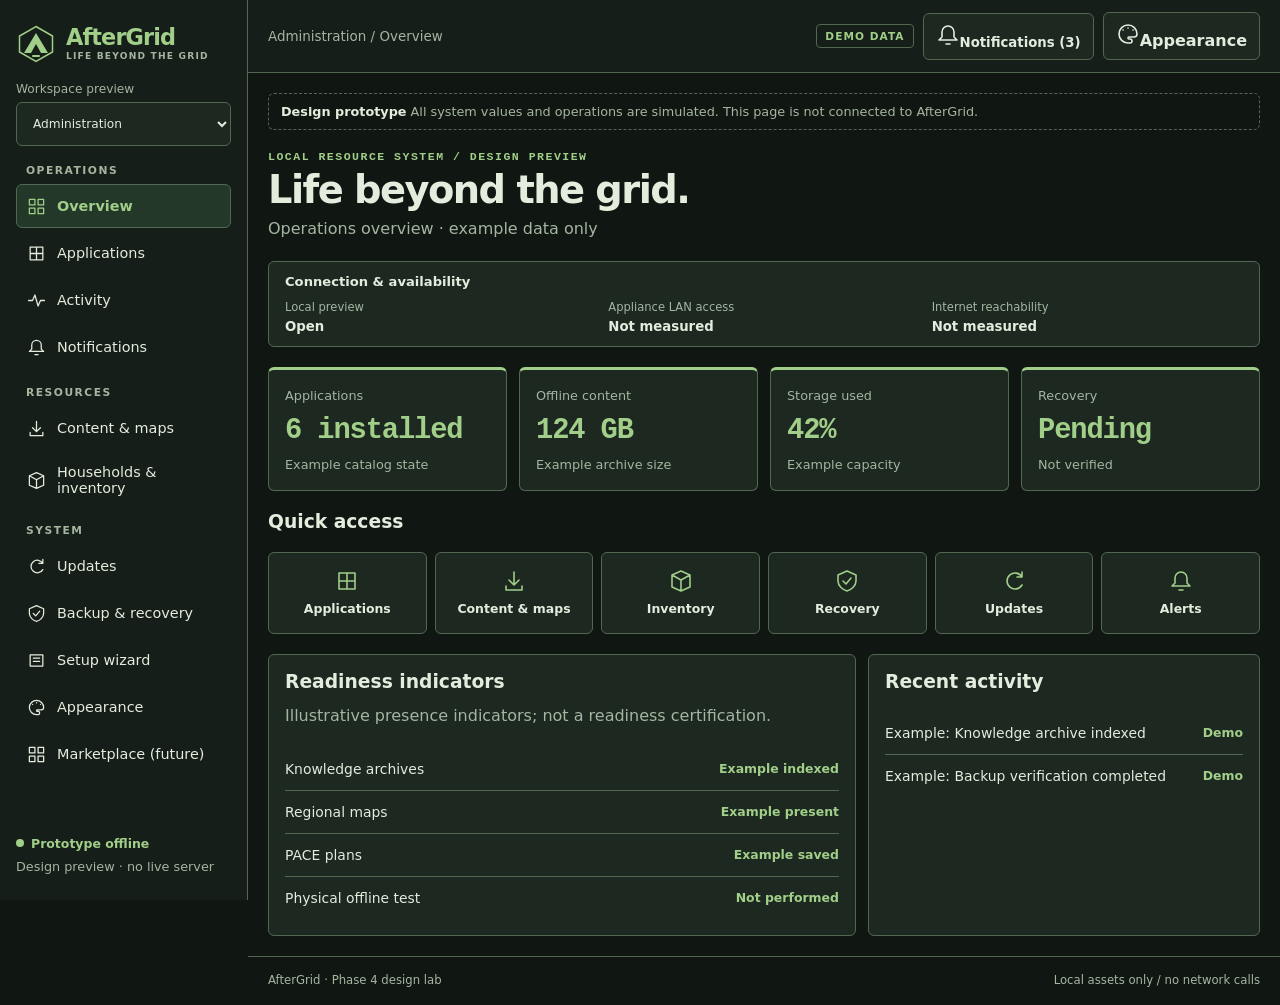
==== commit 56256279: "refine(prototype): accessible compact mobile header icons" ====
--- a/prototypes/ui/index.html
+++ b/prototypes/ui/index.html
@@ -16,7 +16,7 @@
   <div class="sidebar-bottom"><span class="status"><span class="dot"></span> Prototype offline</span><small>Design preview · no live server</small></div>
 </aside>
 <div class="body">
-  <header class="topbar"><button id="menu" type="button" class="quiet mobile" aria-controls="workspace-sidebar" aria-expanded="false">☰ Menu</button><a class="mobile brand-mini" href="#home"><svg aria-hidden="true" viewBox="0 0 40 40"><path d="M20 2.5 36.5 12v16L20 37.5 3.5 28V12Z" fill="none" stroke="currentColor" stroke-width="1.5"/><path d="M8 29 20 9l12 20h-7l-5-9-5 9Z" fill="currentColor"/><path d="M17 32h6" stroke="currentColor" stroke-width="2" stroke-linecap="round"/></svg><span>AfterGrid</span></a><span class="crumb" id="breadcrumb">Administration / Overview</span><div class="top-actions"><span class="status demo-label">DEMO DATA</span><button id="notifications-shortcut" type="button" class="quiet" hidden>Notifications</button><button id="appearance-shortcut" class="quiet" type="button">Appearance</button></div></header>
+  <header class="topbar"><button id="menu" type="button" class="quiet mobile" aria-controls="workspace-sidebar" aria-expanded="false" aria-label="Menu"><svg viewBox="0 0 24 24" fill="none" stroke="currentColor" stroke-width="2" stroke-linecap="round" aria-hidden="true"><path d="M4 6h16M4 12h16M4 18h16"/></svg></button><a class="mobile brand-mini" href="#home"><svg aria-hidden="true" viewBox="0 0 40 40"><path d="M20 2.5 36.5 12v16L20 37.5 3.5 28V12Z" fill="none" stroke="currentColor" stroke-width="1.5"/><path d="M8 29 20 9l12 20h-7l-5-9-5 9Z" fill="currentColor"/><path d="M17 32h6" stroke="currentColor" stroke-width="2" stroke-linecap="round"/></svg><span>AfterGrid</span></a><span class="crumb" id="breadcrumb">Administration / Overview</span><div class="top-actions"><span class="status demo-label">DEMO DATA</span><button id="notifications-shortcut" type="button" class="quiet" hidden>Notifications</button><button id="appearance-shortcut" class="quiet" type="button" aria-label="Appearance"><svg viewBox="0 0 24 24" fill="none" stroke="currentColor" stroke-width="1.6" stroke-linecap="round" stroke-linejoin="round" aria-hidden="true"><path d="M12 3a9 9 0 1 0 0 18h2a2 2 0 0 0 0-4h-1a1 1 0 0 1 0-2h5a3 3 0 0 0 3-3 9 9 0 0 0-9-9z M7 8h.1 M12 6h.1 M17 8h.1"/></svg><span class="header-action-label">Appearance</span></button></div></header>
   <main id="main" tabindex="-1"><div class="notice"><strong>Design prototype</strong><span> All system values and operations are simulated. This page is not connected to AfterGrid.</span></div><div id="page"></div></main>
   <footer>AfterGrid · Phase 4 design lab <span>Local assets only / no network calls</span></footer>
 </div></div>
--- a/prototypes/ui/style.css
+++ b/prototypes/ui/style.css
@@ -54,3 +54,42 @@
 /* Content and discovery */
 .content-storage{display:flex;flex-wrap:wrap;align-items:baseline;gap:8px 16px;border-left:3px solid var(--accent);padding:12px 16px;background:var(--hero);border-radius:var(--radius)}.content-storage strong{font-size:1.65rem;color:var(--text)}.content-storage span{font-size:.82rem;color:var(--muted)}.content-categories{display:grid;grid-template-columns:repeat(3,minmax(0,1fr));gap:10px}.content-categories button{display:flex;align-items:center;justify-content:flex-start;gap:8px;min-height:48px;padding:10px}.content-categories svg{width:22px;height:22px;flex:none;color:var(--accent)}.market-status{display:flex;align-items:center;justify-content:space-between;gap:12px;flex-wrap:wrap;padding:12px 16px;border:1px solid var(--border);background:var(--panel);border-radius:var(--radius)}.market-status p{font-size:.8rem;margin:3px 0 0;color:var(--muted)}#knowledge-content,#regional-content,#routing-content{scroll-margin-top:16px}#knowledge-content:focus-visible,#regional-content:focus-visible,#routing-content:focus-visible{outline:2px solid var(--accent);outline-offset:3px}
 @media(max-width:470px){.content-categories{grid-template-columns:1fr}.content-categories button{min-height:44px}.market-status{padding:10px}.market-status button{width:100%}}
+
+.brand-mini{align-items:center;gap:6px}.brand-mini svg{width:26px;height:26px;color:var(--accent);flex:none}.brand svg{flex:none}
+@media(forced-colors:active){.brand svg,.brand-mini svg,.tile-icon svg,.quick-link svg{color:CanvasText}.nav-item[aria-current=page],#mobile-nav a[aria-current=page]{outline:2px solid Highlight}.pace-card,.connection-strip,.market-status,.recovery-banner{border:1px solid CanvasText}}
+
+/* Keep keyboard-focused household controls above fixed phone navigation. */
+@media(max-width:850px){html:has(body[data-workspace=home]){scroll-padding-bottom:calc(80px + env(safe-area-inset-bottom))}body[data-workspace=home] :is(button,a,input,select,textarea,summary):focus-visible{scroll-margin-bottom:calc(80px + env(safe-area-inset-bottom))}}
+@media(prefers-contrast:more){.tile,.panel,.metric,.connection-strip,.market-status,.pace-card{border-width:2px}.nav-item[aria-current=page],#mobile-nav a[aria-current=page]{outline:2px solid var(--accent);outline-offset:-3px}}
+
+/* Rendered review: prevent short panels stretching their content; compact phone catalog. */
+.split>.panel{align-content:start}
+@media(max-width:470px){.catalog-grid .tile{display:grid;grid-template-columns:minmax(0,1fr) auto;gap:7px 10px;padding:12px;align-items:start}.catalog-grid .tile-top{grid-column:1/-1}.catalog-grid .tile h3,.catalog-grid .tile>small,.catalog-grid .tile>p,.catalog-grid .catalog-meta,.catalog-grid .tile-action{grid-column:1/-1}.catalog-grid .tile>p{min-height:0;margin:0;font-size:.79rem}.catalog-grid .tile-icon{width:36px;height:36px}.catalog-grid .tile-icon svg{width:22px;height:22px}.catalog-grid .catalog-meta{padding-top:7px}.catalog-grid .tile-action{min-height:44px;padding:8px 10px}.catalog-grid .tile h3{font-size:1rem}}
+
+/* Mobile section paging: hidden groups are removed from layout and tab order on
+   narrow screens only; every panel remains available on desktop and via All. */
+#mobile-sections{display:none}
+@media(max-width:850px){
+  body[data-workspace]{padding-bottom:calc(68px + env(safe-area-inset-bottom))}
+  html:has(body[data-workspace]){scroll-padding-bottom:calc(84px + env(safe-area-inset-bottom))}
+  body[data-workspace] :is(button,a,input,select,textarea,summary):focus-visible{scroll-margin-bottom:calc(84px + env(safe-area-inset-bottom))}
+  #mobile-sections{display:flex;flex-wrap:wrap;gap:6px;padding:7px;background:var(--panel);border:1px solid var(--border);border-radius:var(--radius)}
+  #mobile-sections button{flex:1 1 auto;min-height:44px;font-size:.8rem;padding:7px 11px}
+  #mobile-sections button[aria-pressed=true]{background:var(--accent);color:var(--onAccent);border-color:var(--accent);font-weight:750}
+  #page > [data-section-hidden],.desktop-content-shortcuts{display:none!important}
+  #mobile-nav a{position:relative}
+  #mobile-nav a[aria-current=page]:before{content:"";position:absolute;top:0;left:25%;right:25%;height:3px;background:currentColor;border-radius:3px}
+}
+@media(forced-colors:active){#mobile-sections button[aria-pressed=true]{outline:2px solid Highlight;outline-offset:-3px}}
+
+/* Related destination links are mobile-only; the desktop sidebar remains authoritative. */
+#mobile-destinations,#mobile-catalog-tabs{display:none}
+@media(max-width:850px){
+  #mobile-destinations,#mobile-catalog-tabs{display:flex;flex-wrap:wrap;gap:6px;align-items:stretch}
+  #mobile-destinations a{flex:1 1 auto;min-height:44px;display:flex;align-items:center;justify-content:center;text-align:center;text-decoration:none;border:1px solid var(--border);border-radius:var(--radius);padding:8px 10px;font-size:.76rem;color:var(--text);background:var(--panel)}
+  #mobile-destinations a[aria-current=page]{border-color:var(--accent);color:var(--accent);font-weight:750}
+  #mobile-catalog-tabs button{flex:1 1 0;min-width:0;min-height:44px;font-size:.8rem}
+  #mobile-catalog-tabs button[aria-pressed=true]{background:var(--accent);color:var(--onAccent);border-color:var(--accent)}
+  #catalog-filter{display:none}
+}
+@media(forced-colors:active){#mobile-destinations a[aria-current=page],#mobile-catalog-tabs button[aria-pressed=true]{outline:2px solid Highlight;outline-offset:-3px}}
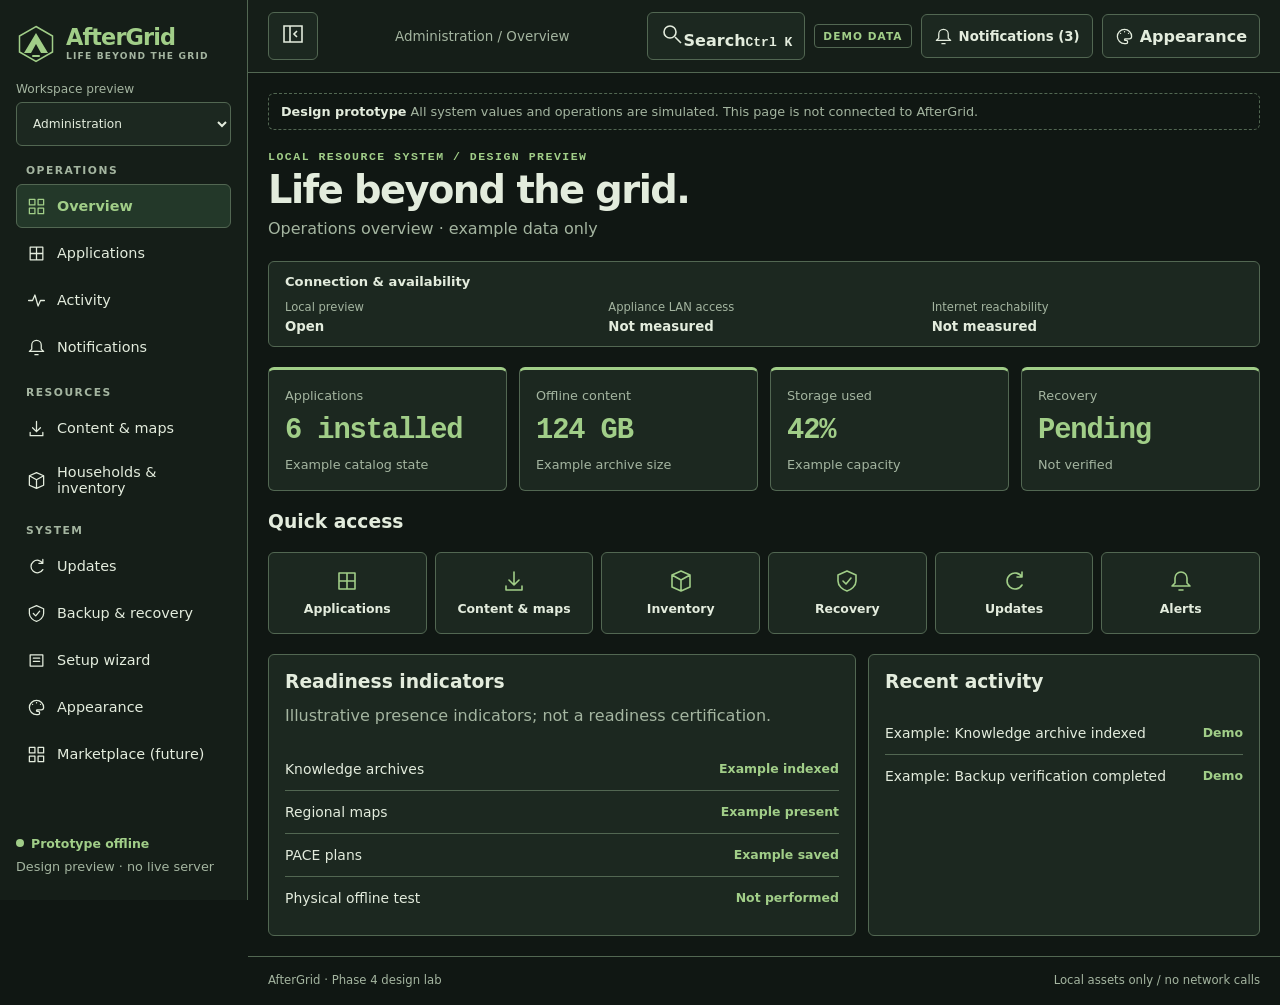
==== commit 14fb06e1: "feat(prototype): accessible desktop navigation controls and local search dialog" ====
--- a/prototypes/ui/index.html
+++ b/prototypes/ui/index.html
@@ -16,11 +16,11 @@
   <div class="sidebar-bottom"><span class="status"><span class="dot"></span> Prototype offline</span><small>Design preview · no live server</small></div>
 </aside>
 <div class="body">
-  <header class="topbar"><button id="menu" type="button" class="quiet mobile" aria-controls="workspace-sidebar" aria-expanded="false" aria-label="Menu"><svg viewBox="0 0 24 24" fill="none" stroke="currentColor" stroke-width="2" stroke-linecap="round" aria-hidden="true"><path d="M4 6h16M4 12h16M4 18h16"/></svg></button><a class="mobile brand-mini" href="#home"><svg aria-hidden="true" viewBox="0 0 40 40"><path d="M20 2.5 36.5 12v16L20 37.5 3.5 28V12Z" fill="none" stroke="currentColor" stroke-width="1.5"/><path d="M8 29 20 9l12 20h-7l-5-9-5 9Z" fill="currentColor"/><path d="M17 32h6" stroke="currentColor" stroke-width="2" stroke-linecap="round"/></svg><span>AfterGrid</span></a><span class="crumb" id="breadcrumb">Administration / Overview</span><div class="top-actions"><span class="status demo-label">DEMO DATA</span><button id="notifications-shortcut" type="button" class="quiet" hidden>Notifications</button><button id="appearance-shortcut" class="quiet" type="button" aria-label="Appearance"><svg viewBox="0 0 24 24" fill="none" stroke="currentColor" stroke-width="1.6" stroke-linecap="round" stroke-linejoin="round" aria-hidden="true"><path d="M12 3a9 9 0 1 0 0 18h2a2 2 0 0 0 0-4h-1a1 1 0 0 1 0-2h5a3 3 0 0 0 3-3 9 9 0 0 0-9-9z M7 8h.1 M12 6h.1 M17 8h.1"/></svg><span class="header-action-label">Appearance</span></button></div></header>
+  <header class="topbar"><button id="menu" type="button" class="quiet mobile" aria-controls="workspace-sidebar" aria-expanded="false" aria-label="Menu"><svg viewBox="0 0 24 24" fill="none" stroke="currentColor" stroke-width="2" stroke-linecap="round" aria-hidden="true"><path d="M4 6h16M4 12h16M4 18h16"/></svg></button><a class="mobile brand-mini" href="#home"><svg aria-hidden="true" viewBox="0 0 40 40"><path d="M20 2.5 36.5 12v16L20 37.5 3.5 28V12Z" fill="none" stroke="currentColor" stroke-width="1.5"/><path d="M8 29 20 9l12 20h-7l-5-9-5 9Z" fill="currentColor"/><path d="M17 32h6" stroke="currentColor" stroke-width="2" stroke-linecap="round"/></svg><span>AfterGrid</span></a><button id="sidebar-toggle" type="button" class="quiet desktop-control" aria-controls="workspace-sidebar" aria-expanded="true" aria-label="Collapse sidebar" title="Toggle sidebar"><svg viewBox="0 0 24 24" fill="none" stroke="currentColor" stroke-width="1.6" aria-hidden="true"><path d="M3 4h18v16H3z M9 4v16 M16 9l-3 3 3 3"/></svg></button><span class="crumb" id="breadcrumb">Administration / Overview</span><div class="top-actions"><button id="portal-search-open" class="quiet desktop-control" type="button" aria-label="Search portal pages" aria-keyshortcuts="Control+K Meta+K"><svg viewBox="0 0 24 24" fill="none" stroke="currentColor" stroke-width="1.6" aria-hidden="true"><circle cx="10" cy="10" r="6"/><path d="m15 15 6 6"/></svg><span>Search</span><kbd>Ctrl K</kbd></button><span class="status demo-label">DEMO DATA</span><button id="notifications-shortcut" type="button" class="quiet" hidden>Notifications</button><button id="appearance-shortcut" class="quiet" type="button" aria-label="Appearance"><svg viewBox="0 0 24 24" fill="none" stroke="currentColor" stroke-width="1.6" stroke-linecap="round" stroke-linejoin="round" aria-hidden="true"><path d="M12 3a9 9 0 1 0 0 18h2a2 2 0 0 0 0-4h-1a1 1 0 0 1 0-2h5a3 3 0 0 0 3-3 9 9 0 0 0-9-9z M7 8h.1 M12 6h.1 M17 8h.1"/></svg><span class="header-action-label">Appearance</span></button></div></header>
   <main id="main" tabindex="-1"><div class="notice"><strong>Design prototype</strong><span> All system values and operations are simulated. This page is not connected to AfterGrid.</span></div><div id="page"></div></main>
   <footer>AfterGrid · Phase 4 design lab <span>Local assets only / no network calls</span></footer>
 </div></div>
 <nav id="mobile-nav" aria-label="Household shortcuts" hidden></nav>
 <dialog id="confirmation" aria-labelledby="dialog-title" aria-describedby="dialog-description"><h2 id="dialog-title"></h2><p id="dialog-description"></p><div class="actions"><button id="dialog-cancel" class="quiet" type="button" autofocus>Cancel</button><button id="dialog-confirm" type="button">Confirm demo action</button></div></dialog>
-<template id="icon-definitions"><svg viewBox="0 0 24 24" aria-hidden="true"></svg></template>
+<dialog id="portal-search" aria-labelledby="portal-search-title"><div class="panel-header"><h2 id="portal-search-title">Find a portal page</h2><button class="quiet" type="button" id="portal-search-close">Close</button></div><div class="field"><label for="portal-query">Search this workspace</label><input id="portal-query" type="search" autocomplete="off" placeholder="Applications, maps, recovery…"></div><div id="portal-results" class="stack" aria-live="polite"></div><small>Local page navigation only. Enter opens the first match. Escape closes.</small></dialog><template id="icon-definitions"><svg viewBox="0 0 24 24" aria-hidden="true"></svg></template>
 </body></html>
--- a/prototypes/ui/style.css
+++ b/prototypes/ui/style.css
@@ -93,3 +93,46 @@
   #catalog-filter{display:none}
 }
 @media(forced-colors:active){#mobile-destinations a[aria-current=page],#mobile-catalog-tabs button[aria-pressed=true]{outline:2px solid Highlight;outline-offset:-3px}}
+
+/* Final mobile density pass: keep real touch targets, reduce repeated chrome. */
+#notifications-shortcut,#appearance-shortcut{display:inline-flex;align-items:center;justify-content:center;gap:6px}
+#notifications-shortcut[hidden]{display:none}
+#notifications-shortcut svg,#appearance-shortcut svg{width:19px;height:19px}
+@media(max-width:850px){
+  .topbar{padding:8px 12px;gap:6px;min-height:58px;flex-wrap:nowrap}
+  .topbar .top-actions{flex:0 0 auto;flex-basis:auto;flex-wrap:nowrap;gap:4px;margin-left:auto}
+  .topbar .demo-label,.topbar .crumb{display:none}
+  .topbar #menu,.topbar #notifications-shortcut,.topbar #appearance-shortcut{width:44px;height:44px;min-width:44px;min-height:44px;padding:8px;position:relative;flex:0 0 44px}
+  .topbar #menu{display:grid;place-items:center}
+  .topbar .header-action-label{display:none}
+  #notifications-shortcut[data-count]:not([data-count=""]):after{content:attr(data-count);position:absolute;right:3px;top:2px;min-width:14px;min-height:14px;padding:1px 3px;border-radius:10px;font-size:9px;line-height:12px;background:var(--accent);color:var(--onAccent);font-weight:750}
+  .brand-mini{min-width:0;white-space:nowrap;font-size:1.02rem}
+  main{padding:12px}
+  #page{gap:12px}
+  .notice{padding:8px 10px;margin-bottom:12px;font-size:.73rem}
+  .page-heading p{font-size:.86rem;margin-top:4px}
+  #mobile-sections{padding:3px;gap:3px;border:none;background:transparent}
+  #mobile-sections button{font-size:.75rem;padding:6px 9px}
+  #mobile-destinations,#mobile-catalog-tabs{gap:4px}
+  #mobile-destinations a{padding:5px 8px;font-size:.74rem}
+  .grid.metrics,.operations-metrics{grid-template-columns:repeat(2,minmax(0,1fr));gap:8px}
+  .grid.metrics>.metric{min-width:0;padding:10px;display:flex;flex-direction:column;align-items:flex-start;gap:4px}
+  .grid.metrics>.metric strong{font-size:1.1rem;overflow-wrap:anywhere}
+  .grid.metrics>.metric small{font-size:.7rem}
+  .catalog-grid{grid-template-columns:minmax(0,1fr);gap:7px}
+  .catalog-grid .tile{position:relative;display:grid;grid-template-columns:38px minmax(0,1fr) 44px;grid-template-rows:auto auto auto;gap:3px 10px;padding:10px;align-items:center;min-height:82px}
+  .catalog-grid .tile-top{display:contents}
+  .catalog-grid .tile-icon{grid-column:1;grid-row:1/4;width:36px;height:36px;align-self:center}
+  .catalog-grid .tile-icon svg{width:22px;height:22px}
+  .catalog-grid .tile h3{grid-column:2;grid-row:1;font-size:1rem;margin:0}
+  .catalog-grid .tile>small{grid-column:2;grid-row:2;font-size:.74rem;overflow-wrap:anywhere}
+  .catalog-grid .tile-top>.status{grid-column:2;grid-row:3;justify-self:start;font-size:.69rem}
+  .catalog-grid .tile>p,.catalog-grid .catalog-meta{display:none}
+  .catalog-grid .tile-action{grid-column:3;grid-row:1/4;align-self:center;justify-self:center;min-width:44px;width:44px;height:44px;padding:0;display:grid;place-items:center;margin:0;font-size:1.5rem}
+  .catalog-grid .catalog-action-label{display:none}
+  #page>[data-section-group=map] .map-workspace{grid-template-columns:1fr}
+  [data-mobile-map-hidden]{display:none!important}
+  #map-preview-panel .map-large{height:clamp(230px,62vw,350px)}
+  #studio-details[open] summary{margin-bottom:10px}
+}
+@media(max-width:350px){.brand-mini svg{display:none}.brand-mini{font-size:.92rem}.topbar{gap:3px;padding:6px 8px}}
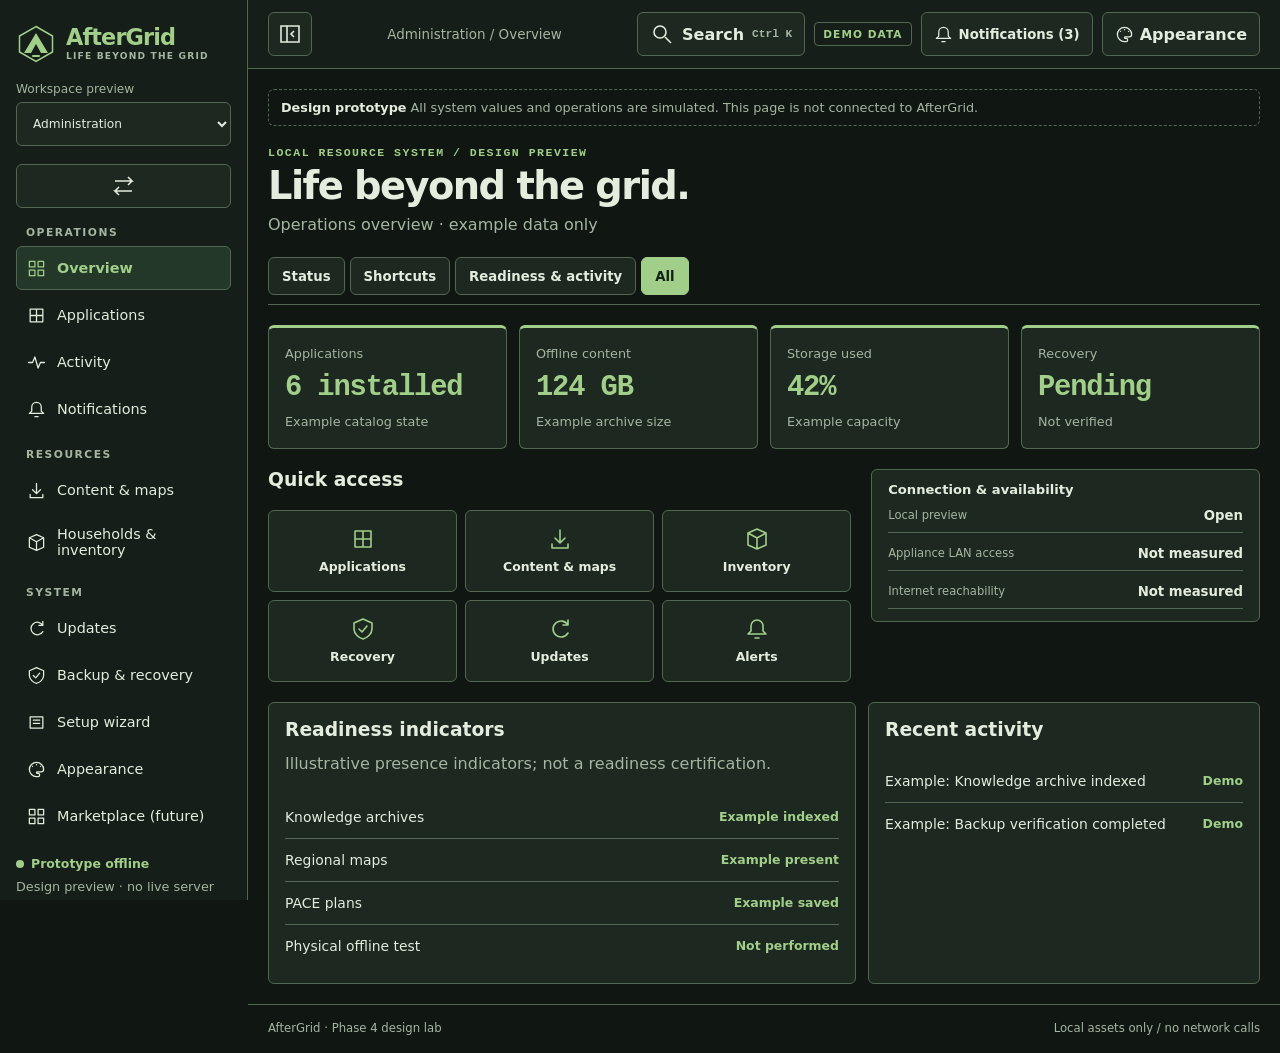
==== commit 2ccfb9c0: "feat(prototype): compact rail workspace switcher" ====
--- a/prototypes/ui/index.html
+++ b/prototypes/ui/index.html
@@ -12,7 +12,7 @@
 <aside class="sidebar" id="workspace-sidebar" aria-label="Workspace navigation">
   <a class="brand" href="#home"><svg aria-hidden="true" viewBox="0 0 40 40"><path d="M20 2.5 36.5 12v16L20 37.5 3.5 28V12Z" fill="none" stroke="currentColor" stroke-width="1.5"/><path d="M8 29 20 9l12 20h-7l-5-9-5 9Z" fill="currentColor"/><path d="M17 32h6" stroke="currentColor" stroke-width="2" stroke-linecap="round"/></svg><span>AfterGrid<small>Life beyond the grid</small></span></a>
   <div class="workspace"><label for="workspace">Workspace preview</label><select id="workspace"><option value="home">Household</option><option value="admin" selected>Administration</option></select></div>
-  <nav id="navigation" aria-label="Main navigation"></nav>
+  <button id="workspace-toggle" class="quiet" type="button" aria-label="Switch to household" title="Switch to household"><svg viewBox="0 0 24 24" fill="none" stroke="currentColor" stroke-width="1.6" aria-hidden="true"><path d="M3 7h17l-4-4m4 14H3l4 4M20 7l-4 4M3 17l4-4"/></svg></button><nav id="navigation" aria-label="Main navigation"></nav>
   <div class="sidebar-bottom"><span class="status"><span class="dot"></span> Prototype offline</span><small>Design preview · no live server</small></div>
 </aside>
 <div class="body">
--- a/prototypes/ui/style.css
+++ b/prototypes/ui/style.css
@@ -136,3 +136,83 @@
   #studio-details[open] summary{margin-bottom:10px}
 }
 @media(max-width:350px){.brand-mini svg{display:none}.brand-mini{font-size:.92rem}.topbar{gap:3px;padding:6px 8px}}
+
+/* Desktop final pass: local preferences, denser operational layouts and wide displays. */
+.desktop-control,.desktop-view,.appearance-preview,.map-desktop-actions{display:none}
+#portal-search{width:min(560px,calc(100% - 32px));max-height:80vh;overflow:auto}
+#portal-search .portal-result{text-align:left;width:100%;min-height:44px}
+#portal-results{max-height:45vh;overflow:auto;padding:4px}
+#portal-search kbd,.topbar kbd{font-size:.7rem;color:var(--muted)}
+@media(min-width:851px){
+  :root{scroll-padding-top:80px}
+  .desktop-control{display:inline-flex;align-items:center;justify-content:center;gap:8px}
+  #sidebar-toggle{width:44px;padding:8px;flex:none}
+  .topbar{position:sticky;top:0;z-index:10;flex-wrap:wrap;min-height:58px}
+  .topbar .top-actions{justify-content:flex-end}
+  .body{min-width:0}main{max-width:1800px;margin:0 auto}
+  :root[data-sidebar=compact] .shell{grid-template-columns:72px minmax(0,1fr)}
+  :root[data-sidebar=compact] .sidebar{padding:16px 9px;gap:14px}
+  :root[data-sidebar=compact] .sidebar .brand{justify-content:center}
+  :root[data-sidebar=compact] .sidebar .brand span,:root[data-sidebar=compact] .nav-label,:root[data-sidebar=compact] .nav-heading,:root[data-sidebar=compact] .sidebar-bottom,:root[data-sidebar=compact] .sidebar .workspace{display:none}
+  :root[data-sidebar=compact] .nav-item{justify-content:center;padding:9px;min-height:44px}
+  :root[data-sidebar=compact] .nav-item svg{width:22px;height:22px}
+  :root[data-sidebar=compact] .nav-group+.nav-group{border-top:1px solid var(--border);padding-top:8px}
+  .desktop-view{display:flex;gap:4px;margin-left:auto}
+  .desktop-view button[aria-pressed=true],#mobile-sections button[aria-pressed=true]{background:var(--accent);color:var(--onAccent);border-color:var(--accent)}
+  #mobile-sections{display:flex;flex-wrap:wrap;gap:5px;border-bottom:1px solid var(--border);padding-bottom:9px}
+  #mobile-sections button{min-height:38px;padding:6px 13px;font-size:.83rem}
+  #page>[data-section-hidden],[data-mobile-map-hidden]{display:none!important}
+  body[data-page=overview] #page[data-section-mode=all]{grid-template-columns:minmax(0,1.5fr) minmax(260px,1fr);align-items:start}
+  body[data-page=overview] #page[data-section-mode=all]>:is(.operations-title,#mobile-sections,.operations-metrics,.split){grid-column:1/-1}
+  body[data-page=overview] #page[data-section-mode=all]>.connection-strip{grid-column:2;grid-row:4/6}
+  body[data-page=overview] #page[data-section-mode=all]>.operations-metrics{grid-row:3}
+  body[data-page=overview] #page[data-section-mode=all]>.section-heading{grid-column:1;grid-row:4}
+  body[data-page=overview] #page[data-section-mode=all]>.quick-grid{grid-column:1;grid-row:5;grid-template-columns:repeat(3,minmax(0,1fr))}
+  body[data-page=overview] #page[data-section-mode=all] .connection-items{grid-template-columns:1fr;gap:12px}
+  body[data-page=overview] #page[data-section-mode=all] .connection-items>div{grid-template-columns:1fr auto;align-items:center;border-bottom:1px solid var(--border);padding-bottom:8px}
+  body[data-page=appearance] #page:is([data-section-mode=all],[data-section-mode=display]){grid-template-columns:minmax(0,1.2fr) minmax(280px,1fr);align-items:start}
+  body[data-page=appearance] #page:is([data-section-mode=all],[data-section-mode=display])>:is(.page-heading,#mobile-sections){grid-column:1/-1}
+  body[data-page=appearance] #page:is([data-section-mode=all],[data-section-mode=display])>.appearance-preview{display:grid;gap:12px;grid-column:2;grid-row:3/5;align-self:start}
+  body[data-page=appearance] #page:is([data-section-mode=all],[data-section-mode=display])>#section-display-1{grid-column:1;grid-row:3}
+  body[data-page=appearance] #page:is([data-section-mode=all],[data-section-mode=display])>#section-display-2{grid-column:1;grid-row:4}
+  body[data-page=appearance] #page>#studio-details,body[data-page=appearance] #page>#section-packages-3{grid-column:1/-1}
+  .appearance-preview .preview-nav{padding:12px;background:var(--sidebar);border-radius:var(--radius);font-weight:700}
+  .appearance-preview .hero{padding:16px;min-height:100px}
+  .appearance-preview .metrics{grid-template-columns:repeat(2,minmax(0,1fr))}
+  .appearance-preview .metric{min-width:0;overflow-wrap:anywhere}
+  :root[data-catalog-view=list] .catalog-grid,:root[data-market-view=list] .market-grid{grid-template-columns:1fr}
+  :root[data-catalog-view=list] .catalog-grid .tile,:root[data-market-view=list] .market-grid .tile{display:grid;grid-template-columns:42px minmax(140px,1fr) minmax(160px,1.5fr) minmax(100px,.8fr) minmax(110px,auto);align-items:center;gap:8px 16px;padding:12px}
+  :root[data-catalog-view=list] .catalog-grid .tile-top,:root[data-market-view=list] .market-grid .tile-top{display:contents}
+  :root[data-catalog-view=list] .catalog-grid .tile-icon,:root[data-market-view=list] .market-grid .tile-icon{grid-column:1;grid-row:1/3;width:40px;height:40px}
+  :root[data-catalog-view=list] .catalog-grid h3,:root[data-market-view=list] .market-grid h3{grid-column:2;grid-row:1}
+  :root[data-catalog-view=list] .catalog-grid .tile>small,:root[data-market-view=list] .market-grid .tile>small{grid-column:2;grid-row:2}
+  :root[data-catalog-view=list] .catalog-grid .tile>p,:root[data-market-view=list] .market-grid .tile>p{grid-column:3;grid-row:1/3;margin:0}
+  :root[data-catalog-view=list] .catalog-grid .tile-top>.status,:root[data-market-view=list] .market-grid .tile-top>small{grid-column:4;grid-row:1}
+  :root[data-catalog-view=list] .catalog-grid .catalog-meta{grid-column:4;grid-row:2;border:0;padding:0}
+  :root[data-catalog-view=list] .catalog-grid .tile-action,:root[data-market-view=list] .market-grid .tile-action{grid-column:5;grid-row:1/3;margin:0}
+  .map-desktop-actions{display:flex;flex-wrap:wrap;gap:5px}
+  .map-desktop-actions button{font-size:.76rem;min-height:38px}
+  .map-workspace[data-tools-collapsed],.map-workspace:has([data-mobile-map-hidden]){grid-template-columns:1fr}
+  .map-workspace[data-tools-collapsed] #route-planner-panel{display:none}
+  #map-preview-panel[data-map-expanded]{position:fixed;inset:12px;z-index:50;background:var(--bg);border:1px solid var(--border);padding:16px;overflow:auto;box-shadow:0 0 0 20px var(--bg);align-content:start}
+  #map-preview-panel[data-map-expanded] .map-large{height:calc(100vh - 180px);min-height:260px;max-height:none}
+  body:has(#map-preview-panel[data-map-expanded]){overflow:hidden}
+  :root[data-density=compact] .panel,:root[data-density=compact] .tile,:root[data-density=compact] .metric{padding:12px;gap:8px}
+  :root[data-density=compact] #page{gap:12px}
+  :root[data-density=compact] .nav-item{min-height:36px;padding:6px 9px}
+  :root[data-density=compact] th,:root[data-density=compact] td{padding:6px 9px}
+}
+@media(min-width:851px) and (max-width:1120px){
+  body[data-page=appearance] #page:is([data-section-mode=all],[data-section-mode=display]){grid-template-columns:1fr}
+  body[data-page=appearance] #page:is([data-section-mode=all],[data-section-mode=display])>.appearance-preview,body[data-page=appearance] #page:is([data-section-mode=all],[data-section-mode=display])>#section-display-1,body[data-page=appearance] #page:is([data-section-mode=all],[data-section-mode=display])>#section-display-2{grid-column:1;grid-row:auto}
+  :root[data-catalog-view=list] .catalog-grid .tile,:root[data-market-view=list] .market-grid .tile{grid-template-columns:36px minmax(0,1fr) minmax(0,1fr);gap:6px 10px}
+  :root[data-catalog-view=list] .catalog-grid .tile>p,:root[data-market-view=list] .market-grid .tile>p{grid-column:2/4;grid-row:3}
+  :root[data-catalog-view=list] .catalog-grid .tile-top>.status,:root[data-market-view=list] .market-grid .tile-top>small{grid-column:3;grid-row:1}
+  :root[data-catalog-view=list] .catalog-grid .catalog-meta{grid-column:2;grid-row:4}
+  :root[data-catalog-view=list] .catalog-grid .tile-action,:root[data-market-view=list] .market-grid .tile-action{grid-column:3;grid-row:4}
+  body[data-page=overview] #page[data-section-mode=all]{display:grid;grid-template-columns:1fr}
+  body[data-page=overview] #page[data-section-mode=all]>*{grid-row:auto!important;grid-column:1!important}
+  #portal-search-open kbd{display:none}
+}
+@media(min-width:1600px){.catalog-grid,.market-grid{grid-template-columns:repeat(4,minmax(0,1fr))}}
+@media(max-width:850px){.appearance-preview,.desktop-control,.desktop-view,.map-desktop-actions{display:none!important}}
